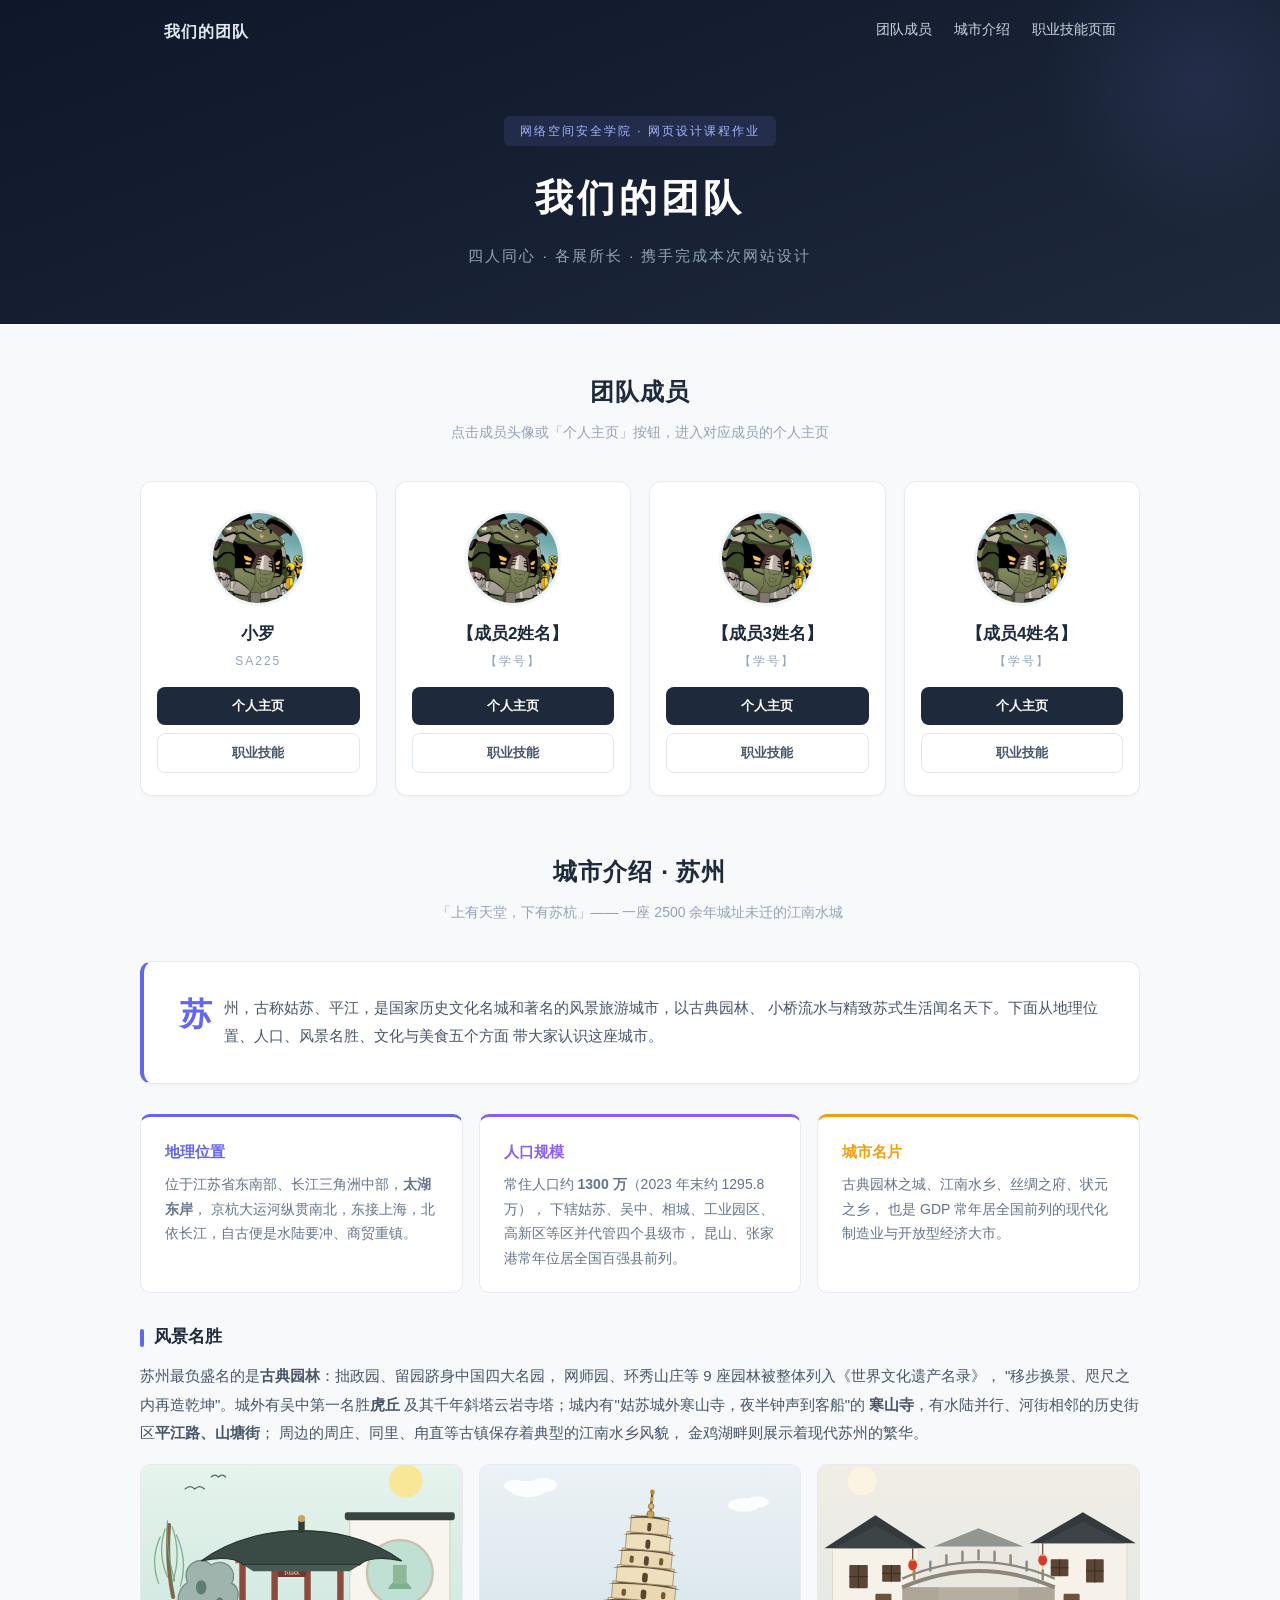
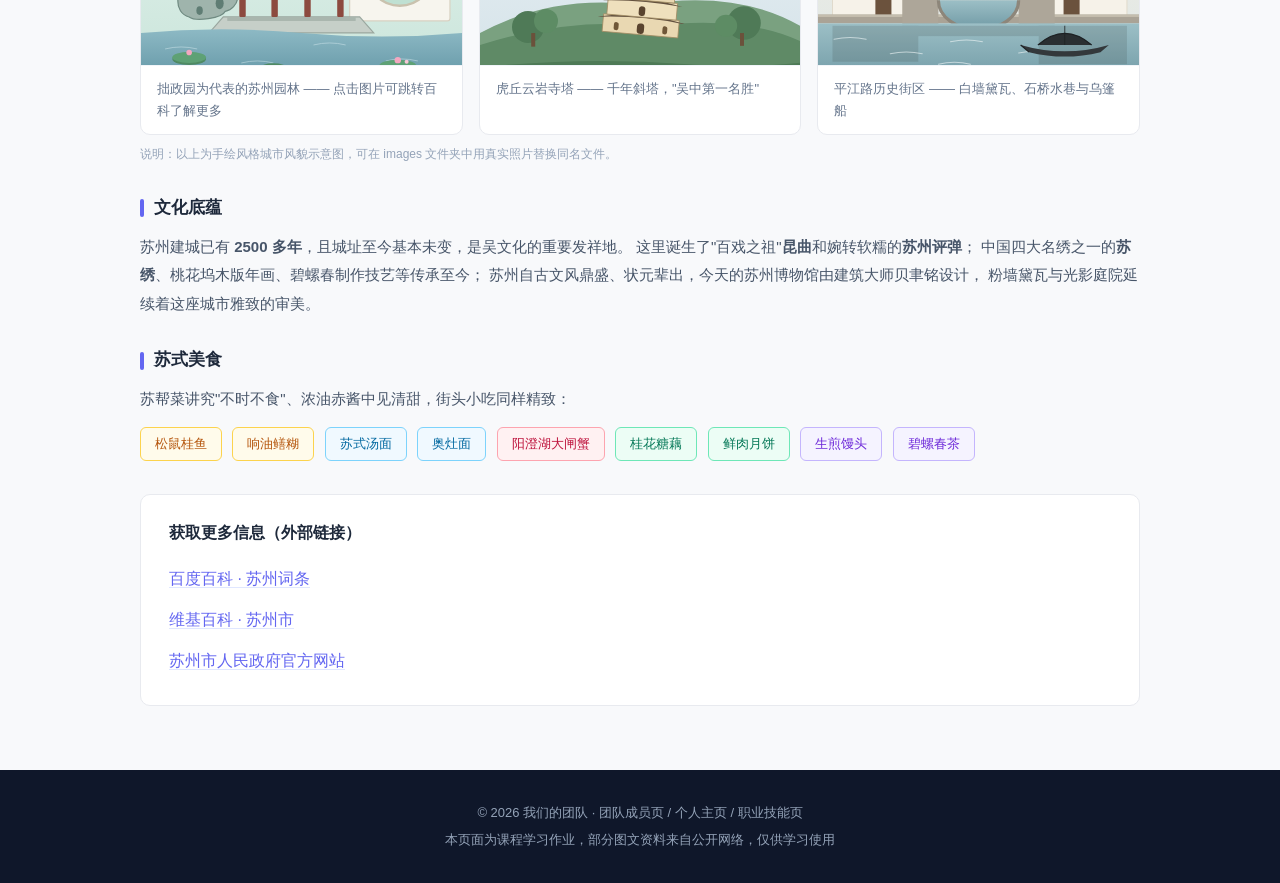
==== index.html @ 417dc0b5 "Add files via upload" ====
<!DOCTYPE html>
<html lang="zh-CN">
<head>
    <meta charset="UTF-8">
    <meta name="viewport" content="width=device-width, initial-scale=1.0">
    <title>团队首页 - 我们的团队</title>

    <!-- ==========================================================
         团队页全部样式采用"内嵌自定义 CSS"（写在本文件 <style> 内）
         评分点对照：
         ① 共用选择器（同时选中两个及以上标签）：h1, h2, h3 {…}  /  figure, ul {…}
         ② 类选择器：.wrap / .member-card / .btn …
         ③ 上下文选择器：.member-card img、.city-gallery figcaption …
         ④ <a> 标签 hover 效果：nav a:hover / .btn:hover / …
         ⑤ 多处行内 CSS：见正文中的 style="…"
         ⑥ 响应式：文件底部 @media 断点 900px / 600px
         ========================================================== -->
    <style>
        /* ---------- 基础重置 ---------- */
        * { margin: 0; padding: 0; box-sizing: border-box; }

        body {
            font-family: -apple-system, "Microsoft YaHei", "PingFang SC", "Helvetica Neue", Arial, sans-serif;
            color: #1e293b;
            background-color: #f8f9fb;
            line-height: 1.7;
            -webkit-font-smoothing: antialiased;
        }

        /* ① 共用选择器（分组选择器）：同时给 h1、h2、h3 设置字体 */
        h1, h2, h3 {
            font-family: -apple-system, "Microsoft YaHei", "PingFang SC", sans-serif;
            font-weight: 700;
        }

        img { max-width: 100%; display: block; }
        ul { list-style: none; }
        a { color: inherit; text-decoration: none; }

        /* 另一个共用选择器：figure 与 ul 去边距 */
        figure, ul { margin: 0; padding: 0; }

        /* ---------- ② 类选择器 ---------- */
        .wrap {
            max-width: 1000px;
            margin: 0 auto;
            padding: 0 24px;
        }

        /* ---------- 顶部横幅 ---------- */
        .site-header {
            background: linear-gradient(160deg, #0f172a 0%, #1e293b 100%);
            color: #fff;
            padding-bottom: 56px;
            position: relative;
            overflow: hidden;
        }
        .site-header::before {
            content: "";
            position: absolute;
            top: -80px; right: -80px;
            width: 320px; height: 320px;
            border-radius: 50%;
            background: radial-gradient(circle, rgba(129,140,248,.10) 0%, transparent 70%);
        }
        .topbar {
            display: flex;
            justify-content: space-between;
            align-items: center;
            flex-wrap: wrap;
            gap: 10px;
            padding: 18px 24px;
            max-width: 1000px;
            margin: 0 auto;
            position: relative; z-index: 1;
        }
        .brand { font-size: 16px; font-weight: 600; letter-spacing: 1px; color: #e2e8f0; }
        .topbar nav { display: flex; gap: 22px; flex-wrap: wrap; }

        /* ④ <a> hover 效果 */
        .topbar nav a {
            color: #cbd5e1;
            font-weight: 500;
            font-size: 14px;
            border-bottom: 2px solid transparent;
            padding-bottom: 2px;
            transition: color .2s, border-color .2s;
        }
        .topbar nav a:hover {
            color: #818cf8;
            border-bottom-color: #818cf8;
        }

        .hero { text-align: center; padding: 52px 24px 0; position: relative; z-index: 1; }
        .hero h1 {
            font-size: 38px;
            font-weight: 800;
            letter-spacing: 4px;
            margin-bottom: 12px;
        }
        .hero p { color: #94a3b8; font-size: 15px; }

        /* ---------- 区块标题 ---------- */
        .section { padding: 48px 0 8px; }
        .section-title {
            font-size: 24px;
            color: #1e293b;
            text-align: center;
            margin-bottom: 8px;
            letter-spacing: 1px;
        }
        .section-sub {
            text-align: center;
            color: #94a3b8;
            font-size: 14px;
            margin-bottom: 36px;
        }

        /* ---------- ② 团队成员卡片 ---------- */
        .team-grid {
            display: grid;
            grid-template-columns: repeat(4, 1fr);
            gap: 18px;
        }
        .member-card {
            background: #fff;
            border-radius: 12px;
            padding: 28px 16px 22px;
            text-align: center;
            border: 1px solid #e8eaef;
            box-shadow: 0 1px 3px rgba(15,23,42,.04);
            transition: box-shadow .3s ease, border-color .3s ease;
        }
        .member-card:hover {
            box-shadow: 0 10px 28px rgba(15,23,42,.10);
            border-color: #d1d5db;
        }

        /* ③ 上下文选择器：member-card 内部的头像 */
        .member-card img {
            width: 96px; height: 96px;
            object-fit: cover;
            border-radius: 50%;
            margin: 0 auto 14px;
            border: 3px solid #f1f5f9;
            transition: transform .35s ease, border-color .35s ease;
        }
        .member-card a:hover img {
            transform: scale(1.06);
            border-color: #c7d2fe;
        }

        /* ③ 上下文选择器：member-card 内的姓名、学号 */
        .member-card h3 { font-size: 17px; margin-bottom: 2px; color: #1e293b; }
        .member-card .sid {
            font-size: 12px;
            color: #94a3b8;
            letter-spacing: 2px;
            margin-bottom: 16px;
            text-transform: uppercase;
        }
        .card-links { display: flex; flex-direction: column; gap: 8px; }

        /* ② 按钮类 + ④ hover */
        .btn {
            display: block;
            padding: 8px 0;
            border-radius: 8px;
            font-size: 13px;
            font-weight: 600;
            background: #1e293b;
            color: #fff !important;
            transition: background .2s, transform .15s;
        }
        .btn:hover { background: #4338ca; transform: translateY(-1px); }
        .btn.ghost {
            background: #fff;
            color: #475569 !important;
            border: 1px solid #e2e8f0;
        }
        .btn.ghost:hover { background: #f8fafc; border-color: #cbd5e1; }

        /* ---------- 城市板块 ---------- */
        .city-banner {
            margin: 0 0 30px;
            border-radius: 12px;
            padding: 32px 36px;
            background: #fff;
            border: 1px solid #e8eaef;
            border-left: 4px solid #6366f1;
            box-shadow: 0 1px 3px rgba(15,23,42,.04);
        }
        .fact-grid {
            display: grid;
            grid-template-columns: repeat(3, 1fr);
            gap: 16px;
            margin-bottom: 30px;
        }
        .fact {
            background: #fff;
            border-radius: 10px;
            padding: 22px 24px;
            border: 1px solid #e8eaef;
            transition: box-shadow .3s ease;
        }
        .fact:hover { box-shadow: 0 6px 16px rgba(15,23,42,.06); }
        .fact h4 { font-size: 15px; margin-bottom: 8px; font-weight: 600; }
        .fact p { font-size: 14px; color: #64748b; margin: 0; line-height: 1.75; }

        .city-text { margin-bottom: 28px; }
        .city-text h4 {
            font-size: 17px;
            color: #1e293b;
            margin-bottom: 10px;
            display: flex;
            align-items: center;
            gap: 10px;
            font-weight: 600;
        }
        .city-text h4::before {
            content: "";
            display: inline-block;
            width: 4px; height: 18px;
            border-radius: 2px;
            background: #6366f1;
        }
        .city-text p { font-size: 15px; color: #475569; line-height: 1.9; }

        /* 美食标签 */
        .food-tag {
            display: inline-block;
            border-radius: 6px;
            padding: 5px 14px;
            font-size: 13px;
            margin: 5px 6px 5px 0;
            border: 1px solid;
            font-weight: 500;
        }

        /* ---------- ③ 上下文选择器：城市画廊 ---------- */
        .city-gallery {
            display: grid;
            grid-template-columns: repeat(3, 1fr);
            gap: 16px;
            margin-top: 16px;
        }
        .city-gallery figure {
            border-radius: 10px;
            overflow: hidden;
            background: #fff;
            border: 1px solid #e8eaef;
            transition: box-shadow .3s ease;
        }
        .city-gallery figure:hover { box-shadow: 0 8px 20px rgba(15,23,42,.08); }
        .city-gallery img {
            width: 100%;
            height: 200px;
            object-fit: cover;
            transition: transform .5s ease;
        }
        /* 图片绑了外链：hover 时放大 + 出现提示（④ a:hover） */
        .city-gallery a { display: block; position: relative; }
        .city-gallery a::after {
            content: "点击查看 ↗";
            position: absolute;
            right: 12px; bottom: 12px;
            background: rgba(15,23,42,.75);
            color: #fff;
            font-size: 11px;
            padding: 4px 12px;
            border-radius: 6px;
            opacity: 0;
            transition: opacity .3s;
        }
        .city-gallery a:hover::after { opacity: 1; }
        .city-gallery a:hover img { transform: scale(1.05); }
        .city-gallery figcaption {
            padding: 12px 16px;
            font-size: 13px;
            color: #64748b;
            border-top: 1px solid #f1f5f9;
        }

        /* 获取更多信息 */
        .more-links {
            margin-top: 28px;
            background: #fff;
            border-radius: 10px;
            padding: 24px 28px;
            border: 1px solid #e8eaef;
        }
        .more-links h4 { font-size: 16px; color: #1e293b; margin-bottom: 12px; font-weight: 600; }
        .more-links li { padding: 7px 0; }
        /* ③ 上下文选择器 + ④ a:hover */
        .more-links li a {
            color: #6366f1;
            border-bottom: 1px solid #e0e7ff;
            transition: color .2s, border-color .2s;
        }
        .more-links li a:hover {
            color: #4338ca;
            border-bottom-color: #4338ca;
        }

        /* ---------- 页脚 ---------- */
        .site-footer {
            margin-top: 56px;
            padding: 32px 16px;
            text-align: center;
            color: #94a3b8;
            font-size: 13px;
            background: #0f172a;
        }

        /* ==========================================================
           ⑥ 响应式设计
           平板（≤900px）：成员卡片 2 列、城市图片单列大图
           手机（≤600px）：成员卡片 2 列、字号缩小、信息卡单列
           ========================================================== */
        @media (max-width: 900px) {
            .team-grid { grid-template-columns: repeat(2, 1fr); }
            .city-gallery { grid-template-columns: 1fr; }
            .city-gallery img { height: 240px; }
            .fact-grid { grid-template-columns: 1fr; }
        }
        @media (max-width: 600px) {
            .topbar { justify-content: center; text-align: center; }
            .hero h1 { font-size: 28px; letter-spacing: 2px; }
            .hero p { font-size: 14px; }
            .section-title { font-size: 20px; }
            .member-card img { width: 88px; height: 88px; }
            .city-gallery img { height: 180px; }
            .city-banner { padding: 24px 20px; }
        }
    </style>
</head>
<body>

    <!-- ================= 顶部横幅 + 导航 ================= -->
    <header class="site-header">
        <div class="topbar">
            <span class="brand">我们的团队</span>
            <nav>
                <a href="#members">团队成员</a>
                <a href="#city">城市介绍</a>
                <a href="skills.html">职业技能页面</a>
            </nav>
        </div>
        <div class="hero">
            <!-- 行内 CSS ① -->
            <span style="display:inline-block; background:rgba(129,140,248,.12); color:#a5b4fc;
                         font-size:12px; letter-spacing:2px; padding:5px 16px; border-radius:6px; margin-bottom:20px;">
                网络空间安全学院 · 网页设计课程作业
            </span>
            <h1>我们的团队</h1>
            <!-- 行内 CSS ② -->
            <p style="letter-spacing:2px;">四人同心 · 各展所长 · 携手完成本次网站设计</p>
        </div>
    </header>

    <!-- ================= 团队成员 ================= -->
    <section id="members" class="section wrap">
        <h2 class="section-title">团队成员</h2>
        <p class="section-sub">点击成员头像或「个人主页」按钮，进入对应成员的个人主页</p>

        <div class="team-grid">

            <!-- 成员 1：小罗（真实资料） -->
            <article class="member-card">
                <a href="profile-xiaoluo.html">
                    <img src="images/member1.png" alt="小罗的头像（占位示例图）">
                </a>
                <h3>小罗</h3>
                <p class="sid">SA225</p>
                <div class="card-links">
                    <a class="btn" href="profile-xiaoluo.html">个人主页</a>
                    <a class="btn ghost" href="skills.html#xiaoluo">职业技能</a>
                </div>
            </article>

            <!-- 成员 2（占位，替换【】即可） -->
            <article class="member-card">
                <a href="profile-member2.html">
                    <img src="images/member2.png" alt="【成员2姓名】的头像（占位示例图）">
                </a>
                <h3>【成员2姓名】</h3>
                <p class="sid">【学号】</p>
                <div class="card-links">
                    <a class="btn" href="profile-member2.html">个人主页</a>
                    <a class="btn ghost" href="skills.html#member2">职业技能</a>
                </div>
            </article>

            <!-- 成员 3（占位） -->
            <article class="member-card">
                <a href="profile-member3.html">
                    <img src="images/member3.png" alt="【成员3姓名】的头像（占位示例图）">
                </a>
                <h3>【成员3姓名】</h3>
                <p class="sid">【学号】</p>
                <div class="card-links">
                    <a class="btn" href="profile-member3.html">个人主页</a>
                    <a class="btn ghost" href="skills.html#member3">职业技能</a>
                </div>
            </article>

            <!-- 成员 4（占位） -->
            <article class="member-card">
                <a href="profile-member4.html">
                    <img src="images/member4.png" alt="【成员4姓名】的头像（占位示例图）">
                </a>
                <h3>【成员4姓名】</h3>
                <p class="sid">【学号】</p>
                <div class="card-links">
                    <a class="btn" href="profile-member4.html">个人主页</a>
                    <a class="btn ghost" href="skills.html#member4">职业技能</a>
                </div>
            </article>

        </div>
    </section>

    <!-- ================= 城市介绍：苏州 ================= -->
    <section id="city" class="section wrap">
        <h2 class="section-title">城市介绍 · 苏州</h2>
        <p class="section-sub">「上有天堂，下有苏杭」—— 一座 2500 余年城址未迁的江南水城</p>

        <!-- 城市横幅概述（行内 CSS ③：首字强调） -->
        <div class="city-banner">
            <p style="font-size:15px; color:#475569; line-height:1.9;">
                <span style="font-size:32px; font-weight:800; color:#6366f1; float:left; line-height:1; margin:4px 12px 0 0;">苏</span>
                州，古称姑苏、平江，是国家历史文化名城和著名的风景旅游城市，以古典园林、
                小桥流水与精致苏式生活闻名天下。下面从地理位置、人口、风景名胜、文化与美食五个方面
                带大家认识这座城市。
            </p>
        </div>

        <!-- 三张信息卡：地理位置 / 人口 / 城市名片 -->
        <div class="fact-grid">
            <div class="fact" style="border-top:3px solid #6366f1;">
                <h4 style="color:#6366f1;">地理位置</h4>
                <p>位于江苏省东南部、长江三角洲中部，<strong>太湖东岸</strong>，
                   京杭大运河纵贯南北，东接上海，北依长江，自古便是水陆要冲、商贸重镇。</p>
            </div>
            <div class="fact" style="border-top:3px solid #8b5cf6;">
                <h4 style="color:#8b5cf6;">人口规模</h4>
                <p>常住人口约 <strong>1300 万</strong>（2023 年末约 1295.8 万），
                   下辖姑苏、吴中、相城、工业园区、高新区等区并代管四个县级市，
                   昆山、张家港常年位居全国百强县前列。</p>
            </div>
            <div class="fact" style="border-top:3px solid #f59e0b;">
                <h4 style="color:#f59e0b;">城市名片</h4>
                <p>古典园林之城、江南水乡、丝绸之府、状元之乡，
                   也是 GDP 常年居全国前列的现代化制造业与开放型经济大市。</p>
            </div>
        </div>

        <!-- 风景名胜 -->
        <div class="city-text">
            <h4>风景名胜</h4>
            <p>
                苏州最负盛名的是<strong>古典园林</strong>：拙政园、留园跻身中国四大名园，
                网师园、环秀山庄等 9 座园林被整体列入《世界文化遗产名录》，
                "移步换景、咫尺之内再造乾坤"。城外有吴中第一名胜<strong>虎丘</strong>
                及其千年斜塔云岩寺塔；城内有"姑苏城外寒山寺，夜半钟声到客船"的
                <strong>寒山寺</strong>，有水陆并行、河街相邻的历史街区<strong>平江路、山塘街</strong>；
                周边的周庄、同里、甪直等古镇保存着典型的江南水乡风貌，
                金鸡湖畔则展示着现代苏州的繁华。
            </p>

            <!-- 城市风貌图片：前两张图片绑定了外部链接，点击图片即可跳转 -->
            <div class="city-gallery">
                <figure>
                    <!-- 图片外链 ①：点击跳转到百度百科"拙政园" -->
                    <a href="https://baike.baidu.com/item/%E6%8B%99%E6%94%BF%E5%9B%AD" target="_blank" rel="noopener">
                        <img src="images/city-garden.svg" alt="苏州园林：飞檐亭阁、太湖石与荷塘（示意图）">
                    </a>
                    <figcaption>拙政园为代表的苏州园林 —— 点击图片可跳转百科了解更多</figcaption>
                </figure>
                <figure>
                    <!-- 图片外链 ②：点击跳转到百度百科"虎丘" -->
                    <a href="https://baike.baidu.com/item/%E8%99%8E%E4%B8%98" target="_blank" rel="noopener">
                        <img src="images/city-tiger.svg" alt="虎丘云岩寺塔（示意图）">
                    </a>
                    <figcaption>虎丘云岩寺塔 —— 千年斜塔，"吴中第一名胜"</figcaption>
                </figure>
                <figure>
                    <!-- 第三张为普通配图，未绑定链接 -->
                    <img src="images/city-canal.svg" alt="平江路水巷：白墙黛瓦、石拱桥与乌篷船（示意图）">
                    <figcaption>平江路历史街区 —— 白墙黛瓦、石桥水巷与乌篷船</figcaption>
                </figure>
            </div>
            <p style="margin-top:8px; font-size:12px; color:#94a3b8;">
                说明：以上为手绘风格城市风貌示意图，可在 images 文件夹中用真实照片替换同名文件。
            </p>
        </div>

        <!-- 文化 -->
        <div class="city-text">
            <h4>文化底蕴</h4>
            <p>
                苏州建城已有 <strong>2500 多年</strong>，且城址至今基本未变，是吴文化的重要发祥地。
                这里诞生了"百戏之祖"<strong>昆曲</strong>和婉转软糯的<strong>苏州评弹</strong>；
                中国四大名绣之一的<strong>苏绣</strong>、桃花坞木版年画、碧螺春制作技艺等传承至今；
                苏州自古文风鼎盛、状元辈出，今天的苏州博物馆由建筑大师贝聿铭设计，
                粉墙黛瓦与光影庭院延续着这座城市雅致的审美。
            </p>
        </div>

        <!-- 美食（行内 CSS ④～⑪：每个标签颜色直接写在元素上） -->
        <div class="city-text">
            <h4>苏式美食</h4>
            <p>苏帮菜讲究"不时不食"、浓油赤酱中见清甜，街头小吃同样精致：</p>
            <div style="margin-top:8px;">
                <span class="food-tag" style="color:#b45309; background:#fffbeb; border-color:#fcd34d;">松鼠桂鱼</span>
                <span class="food-tag" style="color:#b45309; background:#fffbeb; border-color:#fcd34d;">响油鳝糊</span>
                <span class="food-tag" style="color:#0369a1; background:#f0f9ff; border-color:#7dd3fc;">苏式汤面</span>
                <span class="food-tag" style="color:#0369a1; background:#f0f9ff; border-color:#7dd3fc;">奥灶面</span>
                <span class="food-tag" style="color:#be123c; background:#fff1f2; border-color:#fda4af;">阳澄湖大闸蟹</span>
                <span class="food-tag" style="color:#047857; background:#ecfdf5; border-color:#6ee7b7;">桂花糖藕</span>
                <span class="food-tag" style="color:#047857; background:#ecfdf5; border-color:#6ee7b7;">鲜肉月饼</span>
                <span class="food-tag" style="color:#6d28d9; background:#f5f3ff; border-color:#c4b5fd;">生煎馒头</span>
                <span class="food-tag" style="color:#6d28d9; background:#f5f3ff; border-color:#c4b5fd;">碧螺春茶</span>
            </div>
        </div>

        <!-- 获取更多信息：外部链接 -->
        <div class="more-links">
            <h4>获取更多信息（外部链接）</h4>
            <ul>
                <li><a href="https://baike.baidu.com/item/%E8%8B%8F%E5%B7%9E" target="_blank" rel="noopener">百度百科 · 苏州词条</a></li>
                <li><a href="https://zh.wikipedia.org/wiki/%E8%8B%8F%E5%B7%9E%E5%B8%82" target="_blank" rel="noopener">维基百科 · 苏州市</a></li>
                <li><a href="https://www.suzhou.gov.cn" target="_blank" rel="noopener">苏州市人民政府官方网站</a></li>
            </ul>
        </div>
    </section>

    <!-- ================= 页脚 ================= -->
    <footer class="site-footer">
        <p style="margin-bottom:4px;">© 2026 我们的团队 · 团队成员页 / 个人主页 / 职业技能页</p>
        <p>本页面为课程学习作业，部分图文资料来自公开网络，仅供学习使用</p>
    </footer>

</body>
</html>
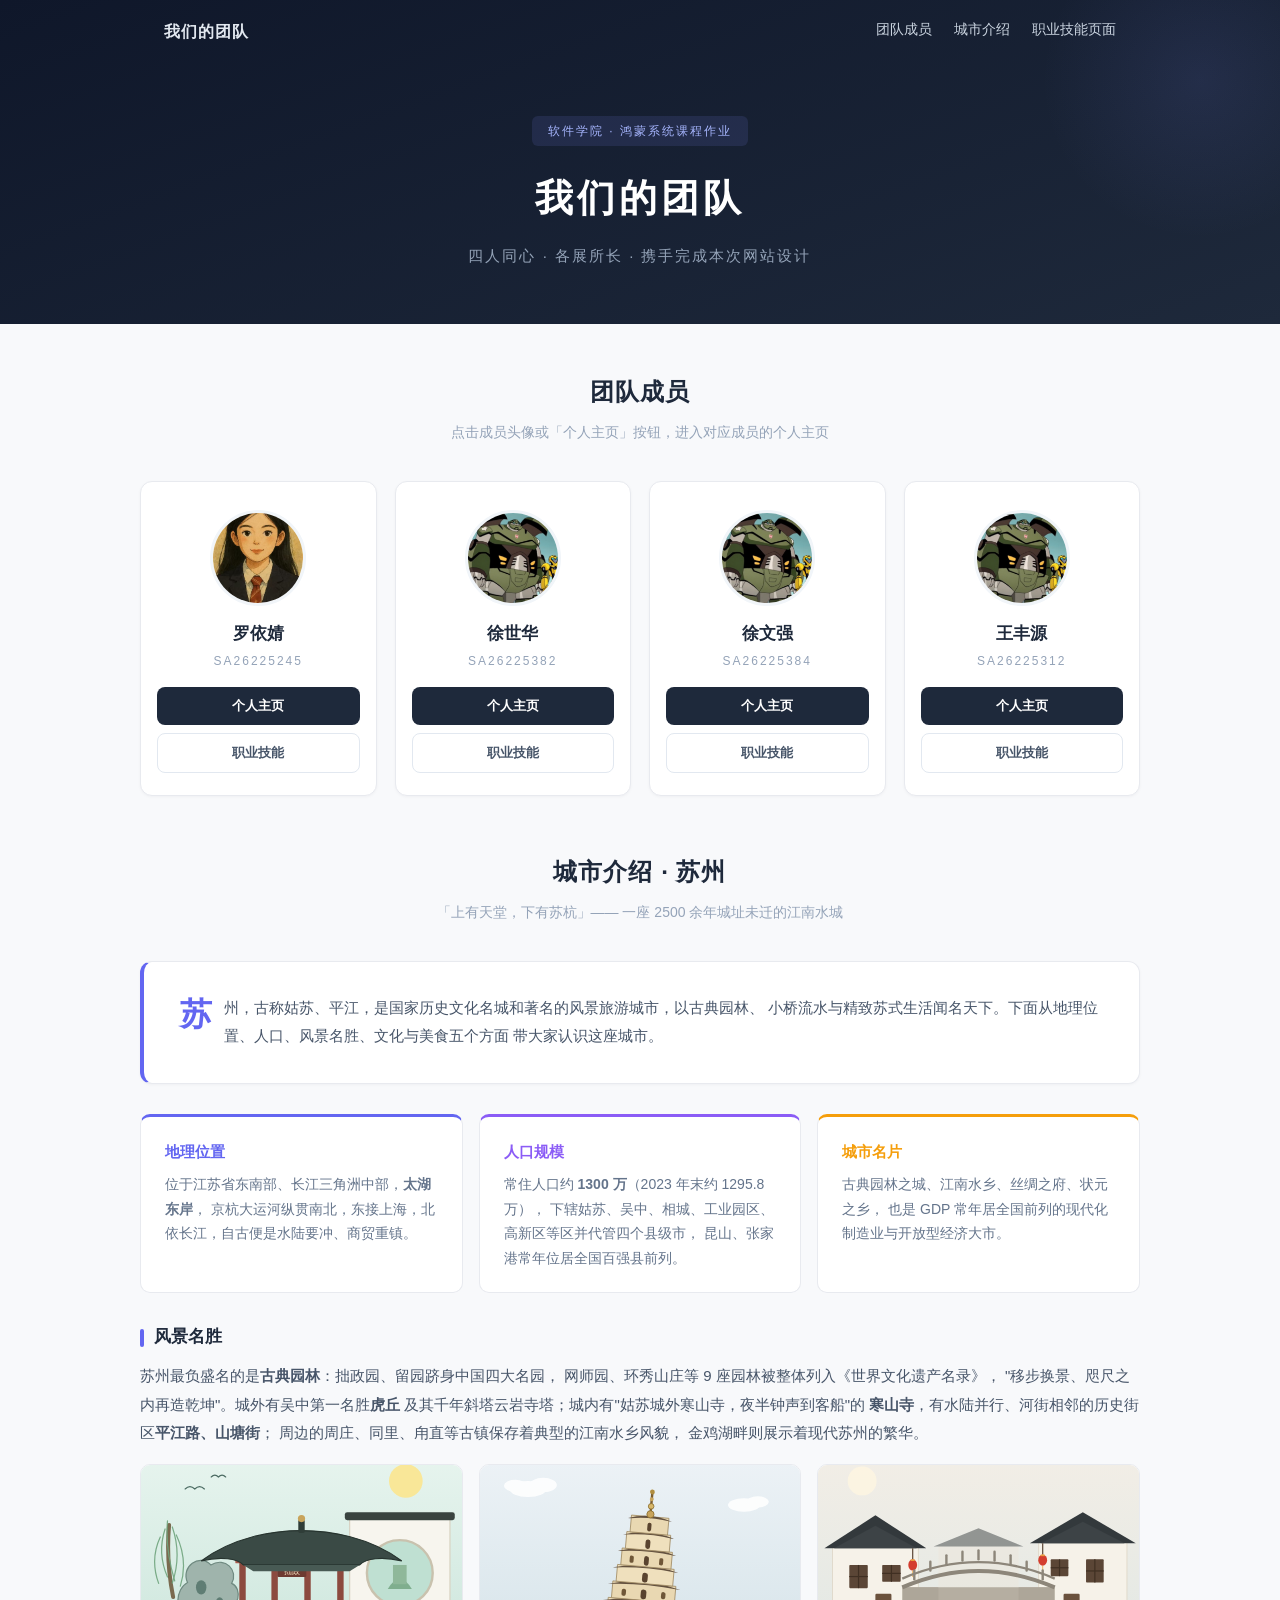
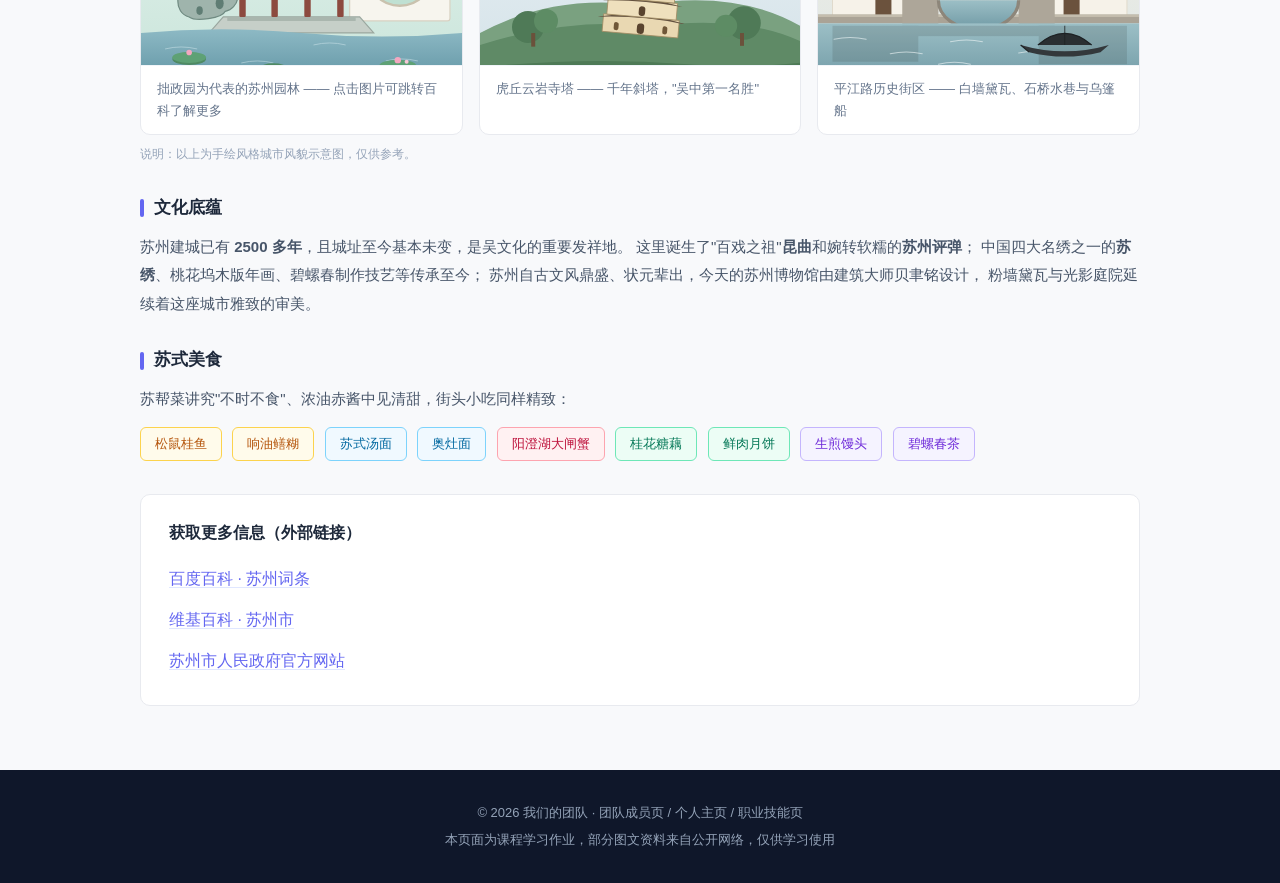
==== commit ff99cdf1: "Add files via upload update 团队信息" ====
--- a/index.html
+++ b/index.html
@@ -350,7 +350,7 @@
             <!-- 行内 CSS ① -->
             <span style="display:inline-block; background:rgba(129,140,248,.12); color:#a5b4fc;
                          font-size:12px; letter-spacing:2px; padding:5px 16px; border-radius:6px; margin-bottom:20px;">
-                网络空间安全学院 · 网页设计课程作业
+                软件学院 · 鸿蒙系统课程作业
             </span>
             <h1>我们的团队</h1>
             <!-- 行内 CSS ② -->
@@ -365,52 +365,52 @@
 
         <div class="team-grid">
 
-            <!-- 成员 1：小罗（真实资料） -->
+            <!-- 成员 1：罗依婧 -->
             <article class="member-card">
                 <a href="profile-xiaoluo.html">
-                    <img src="images/member1.png" alt="小罗的头像（占位示例图）">
+                    <img src="images/member1.png" alt="罗依婧的头像（占位示例图）">
                 </a>
-                <h3>小罗</h3>
-                <p class="sid">SA225</p>
+                <h3>罗依婧</h3>
+                <p class="sid">SA26225245</p>
                 <div class="card-links">
                     <a class="btn" href="profile-xiaoluo.html">个人主页</a>
                     <a class="btn ghost" href="skills.html#xiaoluo">职业技能</a>
                 </div>
             </article>
 
-            <!-- 成员 2（占位，替换【】即可） -->
+            <!-- 成员 2：徐世华 -->
             <article class="member-card">
                 <a href="profile-member2.html">
-                    <img src="images/member2.png" alt="【成员2姓名】的头像（占位示例图）">
+                    <img src="images/member2.png" alt="徐世华的头像（占位示例图）">
                 </a>
-                <h3>【成员2姓名】</h3>
-                <p class="sid">【学号】</p>
+                <h3>徐世华</h3>
+                <p class="sid">SA26225382</p>
                 <div class="card-links">
                     <a class="btn" href="profile-member2.html">个人主页</a>
                     <a class="btn ghost" href="skills.html#member2">职业技能</a>
                 </div>
             </article>
 
-            <!-- 成员 3（占位） -->
+            <!-- 成员 3：徐文强 -->
             <article class="member-card">
                 <a href="profile-member3.html">
-                    <img src="images/member3.png" alt="【成员3姓名】的头像（占位示例图）">
+                    <img src="images/member3.png" alt="徐文强的头像（占位示例图）">
                 </a>
-                <h3>【成员3姓名】</h3>
-                <p class="sid">【学号】</p>
+                <h3>徐文强</h3>
+                <p class="sid">SA26225384</p>
                 <div class="card-links">
                     <a class="btn" href="profile-member3.html">个人主页</a>
                     <a class="btn ghost" href="skills.html#member3">职业技能</a>
                 </div>
             </article>
 
-            <!-- 成员 4（占位） -->
+            <!-- 成员 4：王丰源 -->
             <article class="member-card">
                 <a href="profile-member4.html">
-                    <img src="images/member4.png" alt="【成员4姓名】的头像（占位示例图）">
+                    <img src="images/member4.png" alt="王丰源的头像（占位示例图）">
                 </a>
-                <h3>【成员4姓名】</h3>
-                <p class="sid">【学号】</p>
+                <h3>王丰源</h3>
+                <p class="sid">SA26225312</p>
                 <div class="card-links">
                     <a class="btn" href="profile-member4.html">个人主页</a>
                     <a class="btn ghost" href="skills.html#member4">职业技能</a>
@@ -491,7 +491,7 @@
                 </figure>
             </div>
             <p style="margin-top:8px; font-size:12px; color:#94a3b8;">
-                说明：以上为手绘风格城市风貌示意图，可在 images 文件夹中用真实照片替换同名文件。
+                说明：以上为手绘风格城市风貌示意图，仅供参考。
             </p>
         </div>
 
